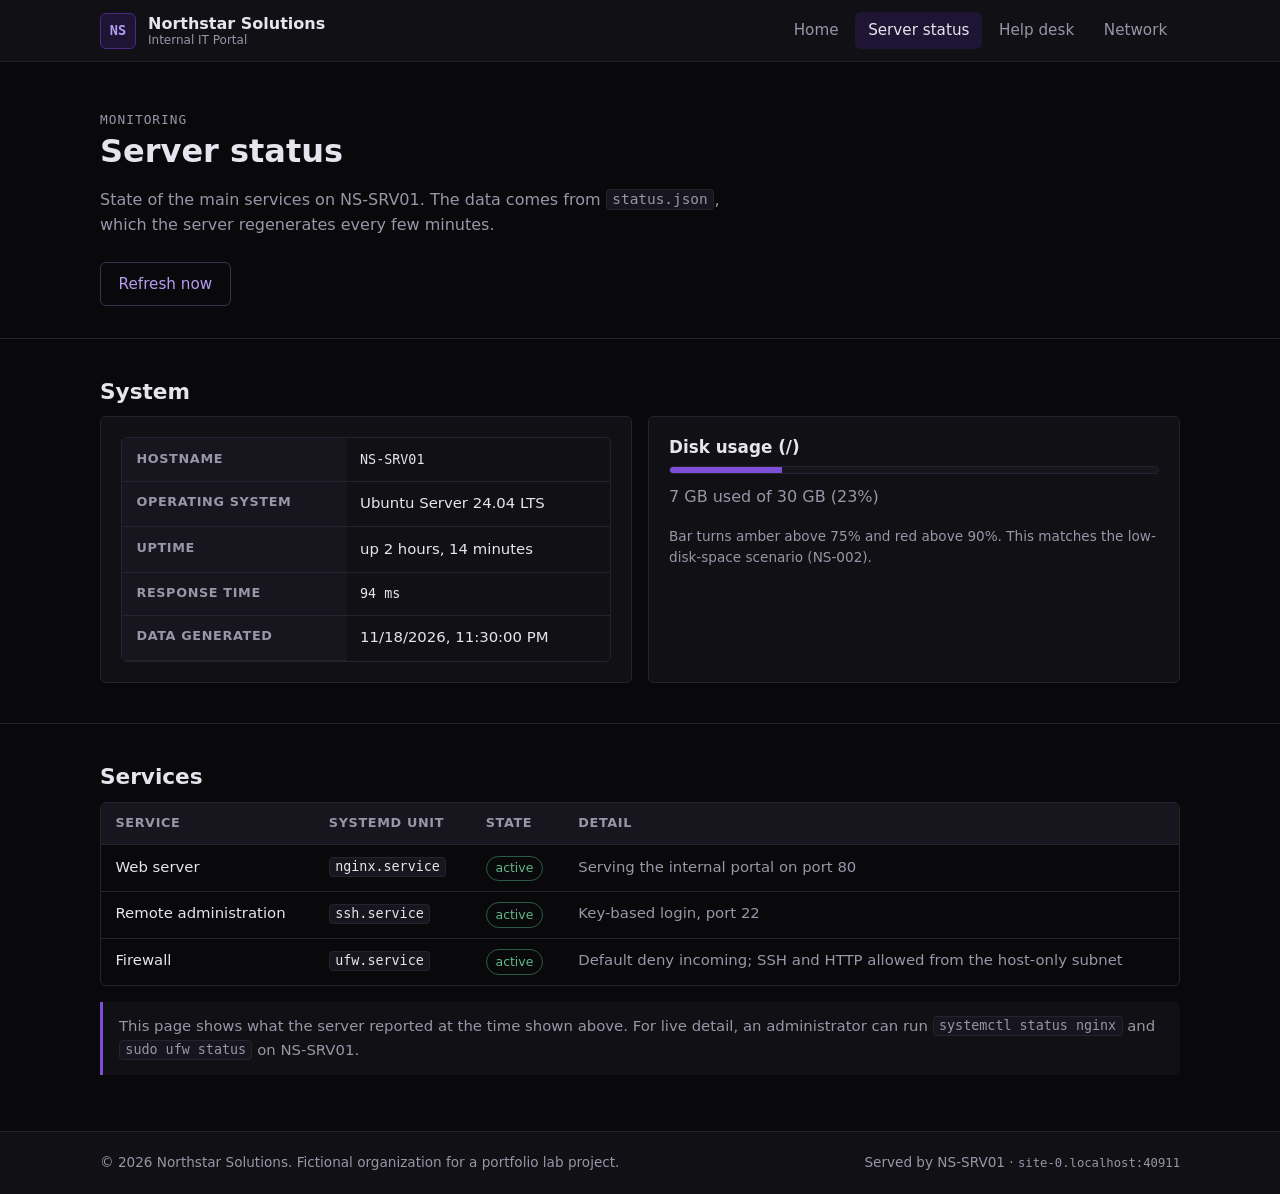
==== 03-Linux server/landing-page/status.html @ 47895db0 "I LLM-generated a basic landing page to test out on NGINX." ====
<!DOCTYPE html>
<html lang="en">
<head>
  <meta charset="utf-8">
  <meta name="viewport" content="width=device-width, initial-scale=1">
  <title>Server status | Northstar Solutions</title>
  <link rel="stylesheet" href="style.css">
  <script src="code.js" defer></script>
</head>
<body>

  <header class="site-header">
    <div class="wrap header-inner">
      <a class="brand" href="index.html">
        <span class="brand-mark">NS</span>
        <span>Northstar Solutions<small>Internal IT Portal</small></span>
      </a>
      <nav class="nav" aria-label="Main">
        <a href="index.html">Home</a>
        <a href="status.html">Server status</a>
        <a href="helpdesk.html">Help desk</a>
        <a href="network.html">Network</a>
      </nav>
    </div>
  </header>

  <main>

    <section class="page-head">
      <div class="wrap">
        <p class="eyebrow">Monitoring</p>
        <h1>Server status</h1>
        <p>
          State of the main services on NS-SRV01. The data comes from <code>status.json</code>,
          which the server regenerates every few minutes.
        </p>
        <div class="btn-row">
          <button class="btn btn-secondary" id="refresh-status" type="button">Refresh now</button>
        </div>
        <p id="status-error" class="notice warn" hidden></p>
      </div>
    </section>

    <section class="section">
      <div class="wrap">
        <h2>System</h2>
        <div class="grid grid-2">
          <div class="card">
            <div class="table-wrap">
              <table>
                <tbody>
                  <tr><th scope="row">Hostname</th><td class="mono" id="sys-host">-</td></tr>
                  <tr><th scope="row">Operating system</th><td id="sys-os">-</td></tr>
                  <tr><th scope="row">Uptime</th><td id="sys-uptime">-</td></tr>
                  <tr><th scope="row">Response time</th><td class="mono" id="sys-latency">-</td></tr>
                  <tr><th scope="row">Data generated</th><td id="sys-generated">-</td></tr>
                </tbody>
              </table>
            </div>
          </div>
          <div class="card">
            <h3>Disk usage (/)</h3>
            <div class="bar" id="disk-bar" role="img" aria-label="Disk usage"><span></span></div>
            <p class="muted" id="disk-text" style="margin-top:.6rem">-</p>
            <p class="muted" style="font-size:.85rem">Bar turns amber above 75% and red above 90%. This matches the low-disk-space scenario (NS-002).</p>
          </div>
        </div>
      </div>
    </section>

    <section class="section">
      <div class="wrap">
        <h2>Services</h2>
        <div class="table-wrap">
          <table>
            <thead>
              <tr><th>Service</th><th>systemd unit</th><th>State</th><th>Detail</th></tr>
            </thead>
            <tbody id="services-body">
              <tr><td colspan="4" class="muted">Loading&hellip;</td></tr>
            </tbody>
          </table>
        </div>
        <div class="notice">
          This page shows what the server reported at the time shown above. For live detail, an administrator can run
          <code>systemctl status nginx</code> and <code>sudo ufw status</code> on NS-SRV01.
        </div>
      </div>
    </section>

  </main>

  <footer class="site-footer">
    <div class="wrap footer-inner">
      <span>&copy; <span id="footer-year">2026</span> Northstar Solutions. Fictional organization for a portfolio lab project.</span>
      <span>Served by NS-SRV01 &middot; <span id="footer-host" class="mono"></span></span>
    </div>
  </footer>

</body>
</html>
---- 03-Linux server/landing-page/style.css ----
/* ==========================================================
   Northstar Solutions - Internal IT Portal
   Shared stylesheet. Edit the colour variables first.
   ========================================================== */

:root {
  /* Backgrounds */
  --bg:           #09090b;   /* page background (near black) */
  --surface:      #111015;   /* cards, header */
  --surface-2:    #17151d;   /* inputs, table headers */

  /* Purples (dark -> light) */
  --purple-900:   #1e1433;
  --purple-700:   #4a2a82;
  --purple-500:   #7c4fd6;   /* main accent */
  --purple-300:   #b79df2;   /* links, highlights */

  /* Text */
  --text:         #e7e4ee;
  --text-muted:   #9a95a8;

  /* Borders */
  --border:       #26222f;
  --border-strong:#3a3350;

  /* Status colours (kept muted on purpose) */
  --ok:           #5fb98a;
  --warn:         #d9a441;
  --bad:          #d2606b;

  --radius:       6px;
  --font:         system-ui, -apple-system, "Segoe UI", Roboto, Helvetica, Arial, sans-serif;
  --mono:         ui-monospace, "Cascadia Code", Consolas, "DejaVu Sans Mono", monospace;
}

*, *::before, *::after { box-sizing: border-box; }

html { scroll-behavior: smooth; }

body {
  margin: 0;
  background: var(--bg);
  color: var(--text);
  font-family: var(--font);
  font-size: 16px;
  line-height: 1.6;
  min-height: 100vh;
  display: flex;
  flex-direction: column;
}

main { flex: 1; }

a { color: var(--purple-300); text-decoration: none; }
a:hover { text-decoration: underline; }
a:focus-visible, button:focus-visible, input:focus-visible,
select:focus-visible, textarea:focus-visible {
  outline: 2px solid var(--purple-500);
  outline-offset: 2px;
}

h1, h2, h3 { line-height: 1.25; margin: 0 0 .5em; font-weight: 600; }
h1 { font-size: 2rem; }
h2 { font-size: 1.35rem; }
h3 { font-size: 1.05rem; }
p  { margin: 0 0 1em; }

code, pre, .mono { font-family: var(--mono); font-size: .9em; }
code {
  background: var(--surface-2);
  border: 1px solid var(--border);
  border-radius: 4px;
  padding: .1em .4em;
}

.wrap { width: min(1080px, 100% - 2rem); margin-inline: auto; }
.muted { color: var(--text-muted); }

/* ---------- Header / navigation ---------- */
.site-header {
  background: var(--surface);
  border-bottom: 1px solid var(--border);
  position: sticky;
  top: 0;
  z-index: 10;
}
.header-inner {
  display: flex;
  align-items: center;
  justify-content: space-between;
  gap: 1rem;
  flex-wrap: wrap;
  padding-block: .75rem;
}
.brand {
  display: flex;
  align-items: center;
  gap: .75rem;
  color: var(--text);
  font-weight: 600;
  line-height: 1.2;
}
.brand:hover { text-decoration: none; }
.brand small { display: block; font-weight: 400; color: var(--text-muted); font-size: .75rem; }
.brand-mark {
  display: grid;
  place-items: center;
  width: 36px; height: 36px;
  background: var(--purple-900);
  border: 1px solid var(--purple-700);
  border-radius: var(--radius);
  color: var(--purple-300);
  font-family: var(--mono);
  font-size: .85rem;
}
.nav { display: flex; gap: .25rem; flex-wrap: wrap; }
.nav a {
  color: var(--text-muted);
  padding: .4rem .8rem;
  border-radius: var(--radius);
  font-size: .95rem;
}
.nav a:hover { color: var(--text); background: var(--surface-2); text-decoration: none; }
.nav a[aria-current="page"] { color: var(--text); background: var(--purple-900); }

/* ---------- Page heading ---------- */
.page-head { padding: 3rem 0 2rem; border-bottom: 1px solid var(--border); }
.page-head p { color: var(--text-muted); max-width: 62ch; margin-bottom: 0; }
.eyebrow {
  font-family: var(--mono);
  font-size: .8rem;
  color: var(--purple-300);
  text-transform: uppercase;
  letter-spacing: .08em;
  margin-bottom: .5rem;
}
.section { padding: 2.5rem 0; }
.section + .section { border-top: 1px solid var(--border); }
.section-intro { color: var(--text-muted); max-width: 70ch; }

/* ---------- Buttons ---------- */
.btn-row { display: flex; gap: .75rem; flex-wrap: wrap; margin-top: 1.5rem; }
.btn {
  display: inline-block;
  font: inherit;
  font-size: .95rem;
  padding: .55rem 1.1rem;
  border-radius: var(--radius);
  border: 1px solid var(--purple-500);
  background: var(--purple-500);
  color: #fff;
  cursor: pointer;
}
.btn:hover { background: #8a5fe0; text-decoration: none; }
.btn-secondary { background: transparent; color: var(--purple-300); border-color: var(--border-strong); }
.btn-secondary:hover { background: var(--surface-2); border-color: var(--purple-500); }

/* ---------- Cards and grids ---------- */
.grid { display: grid; gap: 1rem; }
.grid-3 { grid-template-columns: repeat(auto-fit, minmax(260px, 1fr)); }
.grid-2 { grid-template-columns: repeat(auto-fit, minmax(320px, 1fr)); }

.card {
  background: var(--surface);
  border: 1px solid var(--border);
  border-radius: var(--radius);
  padding: 1.25rem;
}
.card h3 { margin-bottom: .4rem; }
.card p:last-child { margin-bottom: 0; }
a.card { display: block; color: var(--text); }
a.card:hover { border-color: var(--purple-700); text-decoration: none; }
a.card .card-link { color: var(--purple-300); font-size: .9rem; }

/* ---------- Status strip (home page) ---------- */
.status-strip {
  display: grid;
  grid-template-columns: repeat(auto-fit, minmax(190px, 1fr));
  gap: 1px;
  background: var(--border);
  border: 1px solid var(--border);
  border-radius: var(--radius);
  overflow: hidden;
  margin-top: 2rem;
}
.status-item { background: var(--surface); padding: .9rem 1.1rem; }
.status-item .label { font-size: .75rem; color: var(--text-muted); text-transform: uppercase; letter-spacing: .06em; }
.status-item .value { font-family: var(--mono); font-size: 1rem; margin-top: .15rem; word-break: break-word; }

/* ---------- Status dots / badges ---------- */
.dot {
  display: inline-block;
  width: 9px; height: 9px;
  border-radius: 50%;
  background: var(--text-muted);
  margin-right: .5rem;
}
.dot.ok   { background: var(--ok); }
.dot.warn { background: var(--warn); }
.dot.bad  { background: var(--bad); }

.badge {
  display: inline-block;
  font-size: .78rem;
  padding: .1rem .55rem;
  border-radius: 999px;
  border: 1px solid var(--border-strong);
  color: var(--text-muted);
}
.badge.ok   { color: var(--ok);   border-color: #2d5a45; }
.badge.warn { color: var(--warn); border-color: #6b5320; }
.badge.bad  { color: var(--bad);  border-color: #6b2f35; }
.badge.high   { color: var(--bad);  border-color: #6b2f35; }
.badge.medium { color: var(--warn); border-color: #6b5320; }
.badge.low    { color: var(--ok);   border-color: #2d5a45; }

/* ---------- Tables ---------- */
.table-wrap { overflow-x: auto; border: 1px solid var(--border); border-radius: var(--radius); }
table { width: 100%; border-collapse: collapse; font-size: .93rem; }
th, td { text-align: left; padding: .65rem .9rem; border-bottom: 1px solid var(--border); vertical-align: top; }
th { background: var(--surface-2); font-weight: 600; color: var(--text-muted); font-size: .8rem; text-transform: uppercase; letter-spacing: .05em; }
tbody tr:last-child td { border-bottom: none; }
tbody tr:hover { background: #0f0e13; }
td.mono, td code { white-space: nowrap; }

/* ---------- Lifecycle steps ---------- */
.steps { display: flex; flex-wrap: wrap; gap: .5rem; align-items: center; margin: 1rem 0 0; padding: 0; list-style: none; }
.steps li {
  background: var(--surface);
  border: 1px solid var(--border-strong);
  border-radius: var(--radius);
  padding: .4rem .9rem;
  font-size: .92rem;
}
.steps li + li::before { content: "\2192"; color: var(--text-muted); margin-right: .75rem; }
.steps li + li { border-left: none; }

/* ---------- Disk bar ---------- */
.bar { height: 8px; background: var(--surface-2); border: 1px solid var(--border); border-radius: 999px; overflow: hidden; margin-top: .5rem; }
.bar > span { display: block; height: 100%; background: var(--purple-500); width: 0; }
.bar > span.warn { background: var(--warn); }
.bar > span.bad  { background: var(--bad); }

/* ---------- Forms ---------- */
form .field { margin-bottom: 1rem; }
label { display: block; font-size: .85rem; color: var(--text-muted); margin-bottom: .3rem; }
input, select, textarea {
  width: 100%;
  font: inherit;
  color: var(--text);
  background: var(--surface-2);
  border: 1px solid var(--border-strong);
  border-radius: var(--radius);
  padding: .55rem .7rem;
}
textarea { min-height: 110px; resize: vertical; }
.form-row { display: grid; grid-template-columns: repeat(auto-fit, minmax(180px, 1fr)); gap: 1rem; }
.priority-result { display: flex; align-items: center; gap: .75rem; margin-bottom: 1rem; font-size: .95rem; }

/* ---------- Code blocks (copyable) ---------- */
.codeblock {
  position: relative;
  background: #0d0c11;
  border: 1px solid var(--border);
  border-radius: var(--radius);
  margin: 0 0 1rem;
}
.codeblock pre { margin: 0; padding: .9rem 5.5rem .9rem 1rem; overflow-x: auto; color: #d9d3ea; }
.copy-btn {
  position: absolute;
  top: .5rem; right: .5rem;
  font: inherit;
  font-size: .75rem;
  padding: .2rem .6rem;
  background: var(--surface-2);
  color: var(--text-muted);
  border: 1px solid var(--border-strong);
  border-radius: 4px;
  cursor: pointer;
}
.copy-btn:hover { color: var(--text); border-color: var(--purple-500); }

/* ---------- Notices ---------- */
.notice {
  border-left: 3px solid var(--purple-500);
  background: var(--surface);
  padding: .8rem 1rem;
  border-radius: 0 var(--radius) var(--radius) 0;
  font-size: .93rem;
  color: var(--text-muted);
  margin: 1rem 0;
}
.notice.warn { border-left-color: var(--warn); }

/* ---------- Footer ---------- */
.site-footer { border-top: 1px solid var(--border); background: var(--surface); padding: 1.25rem 0; font-size: .85rem; color: var(--text-muted); }
.footer-inner { display: flex; justify-content: space-between; gap: 1rem; flex-wrap: wrap; }

/* ---------- Small screens ---------- */
@media (max-width: 600px) {
  h1 { font-size: 1.6rem; }
  .page-head { padding: 2rem 0 1.5rem; }
  .steps li + li::before { margin-right: .5rem; }
}
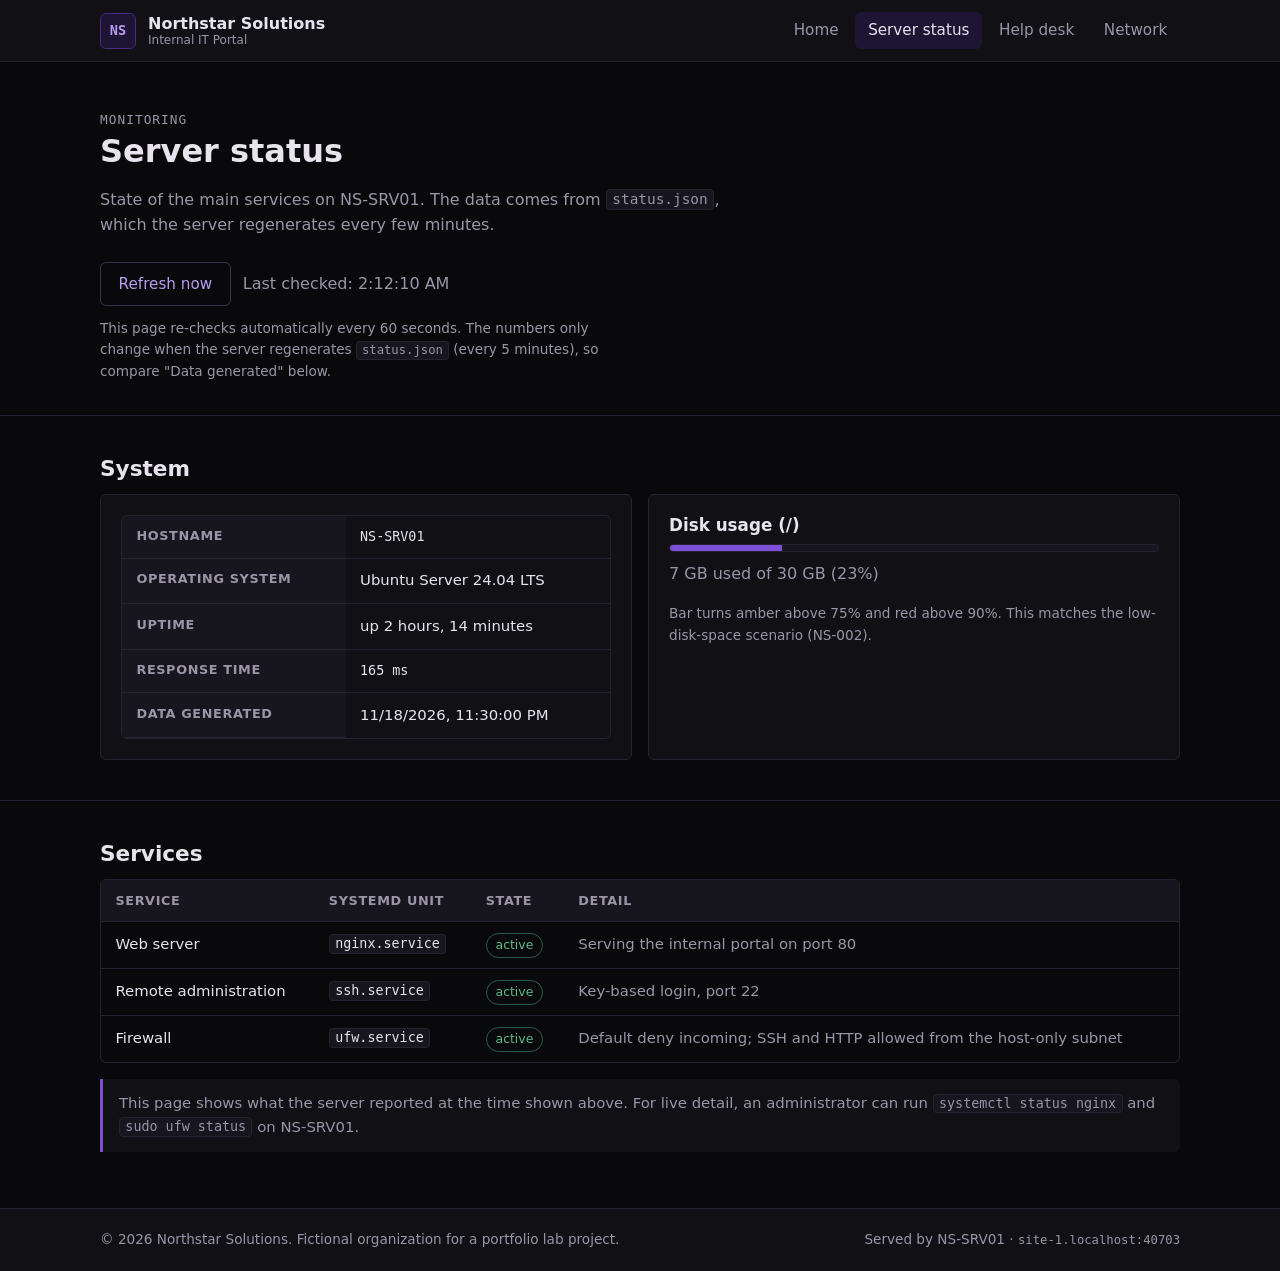
==== commit 34ac93e9: "fixes" ====
--- a/03-Linux server/landing-page/status.html
+++ b/03-Linux server/landing-page/status.html
@@ -36,7 +36,12 @@
         </p>
         <div class="btn-row">
           <button class="btn btn-secondary" id="refresh-status" type="button">Refresh now</button>
+          <span class="muted" id="last-checked" style="align-self:center"></span>
         </div>
+        <p class="muted" style="font-size:.85rem; margin-top:.75rem">
+          This page re-checks automatically every 60 seconds. The numbers only change when the server
+          regenerates <code>status.json</code> (every 5 minutes), so compare "Data generated" below.
+        </p>
         <p id="status-error" class="notice warn" hidden></p>
       </div>
     </section>
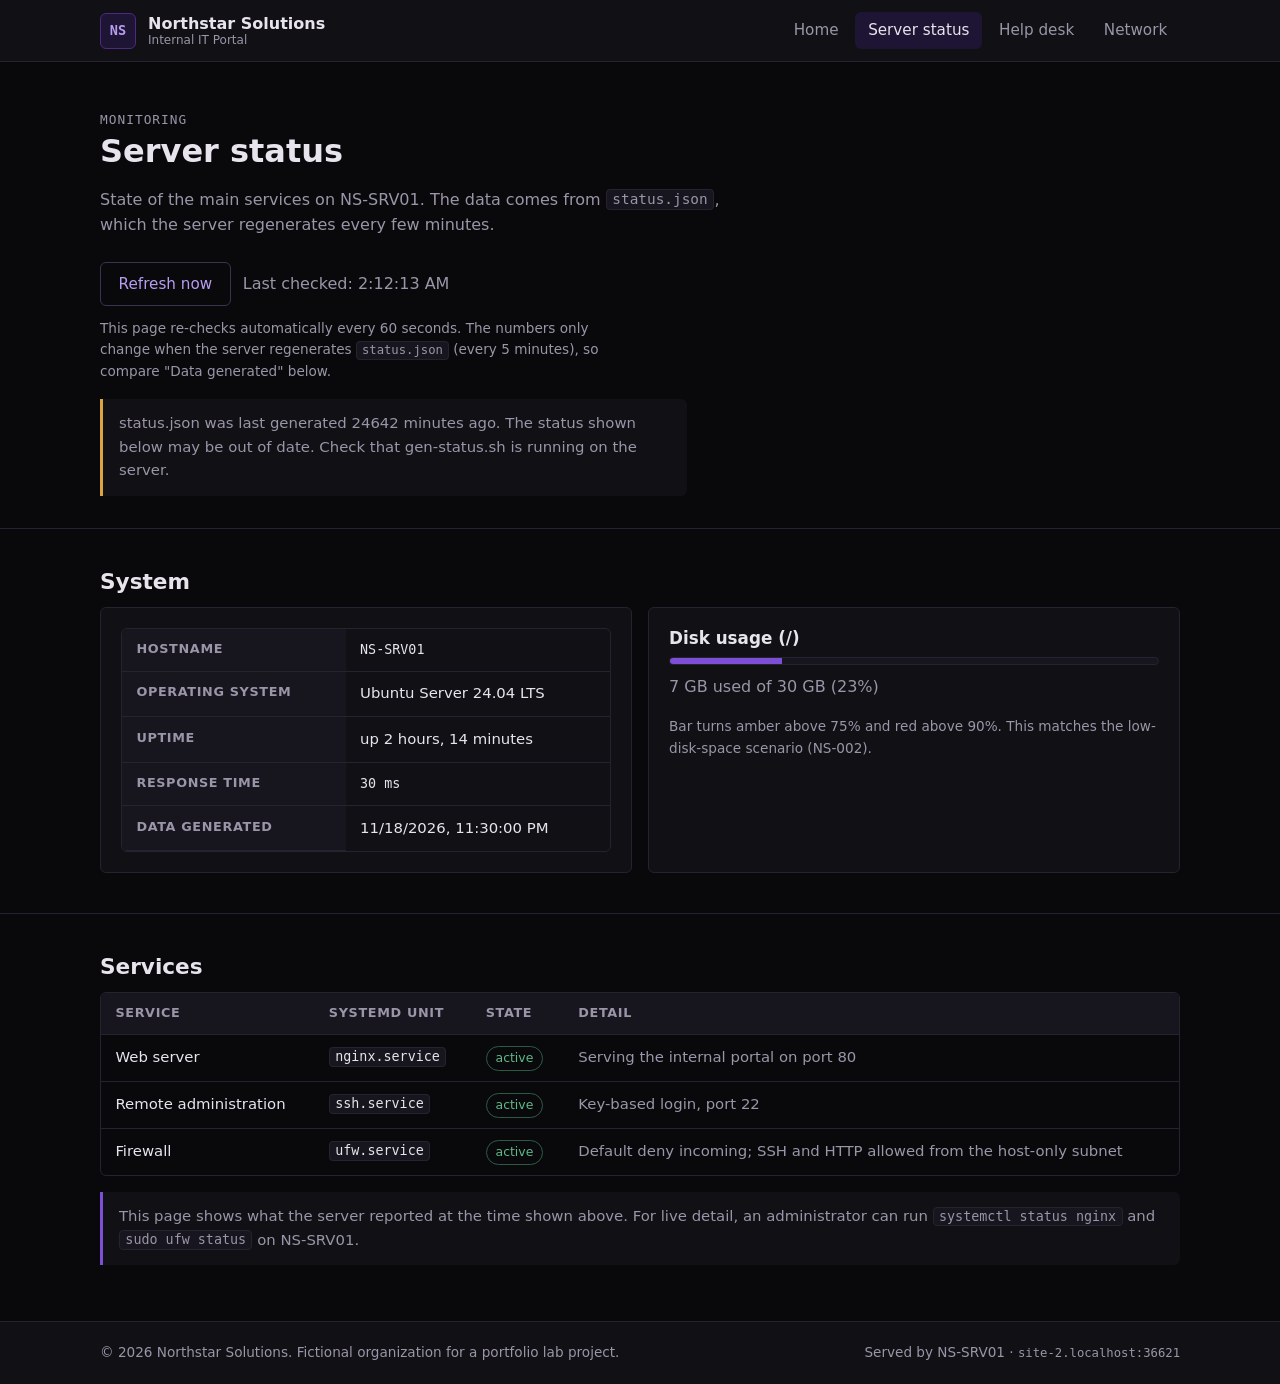
==== commit 3d26295a: "fixes" ====
--- a/03-Linux server/landing-page/status.html
+++ b/03-Linux server/landing-page/status.html
@@ -43,6 +43,7 @@
           regenerates <code>status.json</code> (every 5 minutes), so compare "Data generated" below.
         </p>
         <p id="status-error" class="notice warn" hidden></p>
+        <p id="stale-warning" class="notice warn" hidden></p>
       </div>
     </section>
 
